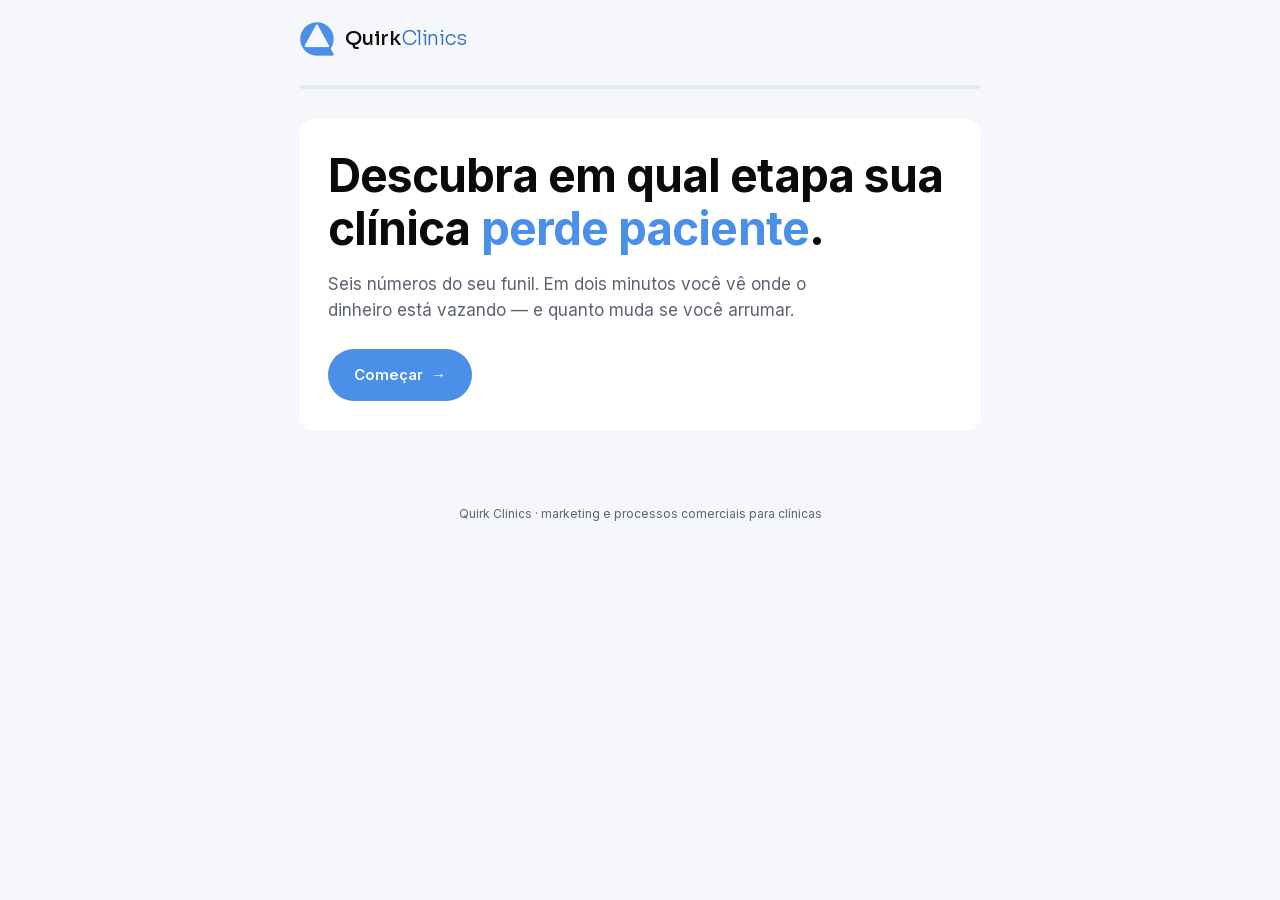
==== calculadora-clinics/index.html @ 7707b83f "feat(calc-clinics): pagina, fluxo multi-step, resultado e envio Tasks 4-7. Motor consumido via Motor" ====
<!DOCTYPE html>
<html lang="pt-BR"><head>
<meta charset="UTF-8">

<link rel="preconnect" href="https://www.facebook.com">
<link rel="dns-prefetch" href="https://www.googletagmanager.com">
<link rel="dns-prefetch" href="https://connect.facebook.net">

<!-- ===================================================================
     META PIXEL — em duas partes, de propósito. Mesma arquitetura da LP
     da Clinics v7.10, que foi depurada a duras penas.

     PARTE 1 (aqui): beacon de imagem, ~0 byte. Registra o PageView
     imediatamente, sem baixar biblioteca nenhuma. É o que o Meta conta
     como Landing Page View e decide o connect rate.

     PARTE 2 (bloco adiado abaixo): fbevents.js, que grava o cookie _fbp
     e sustenta o evento de Lead.
     =================================================================== -->
<script>
(function(){
  var i = new Image(1,1);
  i.referrerPolicy = 'no-referrer-when-downgrade';
  i.src = 'https://www.facebook.com/tr?id=1669763490913089&ev=PageView&noscript=1'
        + '&dl=' + encodeURIComponent(location.href)
        + '&rl=' + encodeURIComponent(document.referrer || '')
        + '&ts=' + Date.now();
})();

!function(f,b,e,v,n,t,s){if(f.fbq)return;n=f.fbq=function(){n.callMethod?
n.callMethod.apply(n,arguments):n.queue.push(arguments)};if(!f._fbq)f._fbq=n;
n.push=n;n.loaded=!0;n.version='2.0';n.queue=[]}(window,document,'script');

// OBRIGATÓRIO, e antes do init. Sem isto o Pixel baixa uma config de
// ~135 KB e passa a INFERIR eventos a partir de cliques em botão —
// conversões fantasma. Já aconteceu na LP.
fbq('set', 'autoConfig', false, '1669763490913089');
fbq('init','1669763490913089');
</script>
<noscript><img height="1" width="1" style="display:none"
src="https://www.facebook.com/tr?id=1669763490913089&ev=PageView&noscript=1" alt=""></noscript>

<!-- ===================================================================
     GTM e fbevents — carregados DEPOIS, de propósito.
     O gtm.js tem 539 KB descomprimidos. Nada que ele faz aqui é
     sensível a tempo: o PageView já saiu acima.
     =================================================================== -->
<script>
window.dataLayer = window.dataLayer || [];
(function(w,d,s,l,i){
  var carregado = false;
  function carregaRastreamento(){
    if (carregado) return;
    carregado = true;
    var f = d.getElementsByTagName(s)[0];
    var fb = d.createElement(s);
    fb.async = true;
    fb.src = 'https://connect.facebook.net/en_US/fbevents.js';
    f.parentNode.insertBefore(fb, f);
    w[l].push({'gtm.start': new Date().getTime(), event:'gtm.js'});
    var j = d.createElement(s), dl = l != 'dataLayer' ? '&l=' + l : '';
    j.async = true;
    j.src = 'https://www.googletagmanager.com/gtm.js?id=' + i + dl;
    f.parentNode.insertBefore(j, f);
  }
  ['pointerdown','keydown','touchstart','scroll'].forEach(function(ev){
    w.addEventListener(ev, carregaRastreamento, {once:true, passive:true});
  });
  w.addEventListener('load', function(){
    if ('requestIdleCallback' in w) w.requestIdleCallback(carregaRastreamento, {timeout:2500});
    else setTimeout(carregaRastreamento, 1200);
  });
})(window, document, 'script', 'dataLayer', 'GTM-TGBQHFJ9');
</script>

<meta name="viewport" content="width=device-width, initial-scale=1.0, viewport-fit=cover">
<title>Calculadora de conversão — Quirk Clinics</title>
<meta name="description" content="Descubra em qual etapa sua clínica perde paciente. Informe seis números do seu funil e receba o diagnóstico.">
<link rel="canonical" href="https://clinics.quirkgrowth.com.br/calculadora/">
<link rel="icon" href="assets/img/logo-quirk.webp" type="image/webp">
<meta property="og:type" content="website">
<meta property="og:url" content="https://clinics.quirkgrowth.com.br/calculadora/">
<meta property="og:title" content="Calculadora de conversão — Quirk Clinics">
<meta property="og:description" content="Descubra em qual etapa sua clínica perde paciente.">
<link rel="preload" href="assets/fonts/inter-var-latin.woff2" as="font" type="font/woff2" crossorigin>
<!-- CSS embutido para eliminar um round trip. NÃO edite aqui: a fonte é
     assets/styles.css. Depois de editar, rode `python3 build.py`. -->
<style id="app-css">
/* ===== Fontes self-hosted (variáveis) ===== */
@font-face{font-family:'Inter';font-style:normal;font-weight:100 900;font-display:swap;
  src:url('assets/fonts/inter-var-latin.woff2') format('woff2');
  unicode-range:U+0000-00FF,U+0131,U+0152-0153,U+02BB-02BC,U+02C6,U+02DA,U+02DC,U+0304,U+0308,U+0329,U+2000-206F,U+20AC,U+2122,U+2191,U+2193,U+2212,U+2215,U+FEFF,U+FFFD;}
@font-face{font-family:'Inter';font-style:normal;font-weight:100 900;font-display:swap;
  src:url('assets/fonts/inter-var-latin-ext.woff2') format('woff2');
  unicode-range:U+0100-02BA,U+02BD-02C5,U+02C7-02CC,U+02CE-02D7,U+02DD-02FF,U+0304,U+0308,U+0329,U+1D00-1DBF,U+1E00-1E9F,U+1EF2-1EFF,U+2020,U+20A0-20AB,U+20AD-20C0,U+2113,U+2C60-2C7F,U+A720-A7FF;}
@font-face{font-family:'Sora';font-style:normal;font-weight:100 800;font-display:swap;
  src:url('assets/fonts/sora-var-latin.woff2') format('woff2');
  unicode-range:U+0000-00FF,U+0131,U+0152-0153,U+02BB-02BC,U+02C6,U+02DA,U+02DC,U+0304,U+0308,U+0329,U+2000-206F,U+20AC,U+2122,U+2191,U+2193,U+2212,U+2215,U+FEFF,U+FFFD;}
@font-face{font-family:'Sora';font-style:normal;font-weight:100 800;font-display:swap;
  src:url('assets/fonts/sora-var-latin-ext.woff2') format('woff2');
  unicode-range:U+0100-02BA,U+02BD-02C5,U+02C7-02CC,U+02CE-02D7,U+02DD-02FF,U+0304,U+0308,U+0329,U+1D00-1DBF,U+1E00-1E9F,U+1EF2-1EFF,U+2020,U+20A0-20AB,U+20AD-20C0,U+2113,U+2C60-2C7F,U+A720-A7FF;}

:root{
  --qc-blue:#4A8FE8;
  --qc-blue-deep:#2F6FC4;
  --qc-blue-soft:#E8F1FE;
  --qc-black:#0A0A0A;
  --qc-text:#1F2430;
  --qc-muted:#5C6373;
  --qc-line:#E4E8EF;
  --qc-bg:#FFFFFF;
  --qc-bg-alt:#F5F7FB;
  --radius:14px;
  /* rampa sequencial das faixas: claro = abaixo, escuro = excelente */
  --f-abaixo:#E6F1FB;
  --f-medio:#B5D4F4;
  --f-bom:#378ADD;
  --f-excelente:#185FA5;
  --f-tinta-clara:#0C447C;
  --f-tinta-escura:#FFFFFF;
}

*,*::before,*::after{box-sizing:border-box}
html,body{margin:0;padding:0;width:100%;max-width:100%}
body{
  font-family:'Inter',-apple-system,BlinkMacSystemFont,"Segoe UI",Roboto,Helvetica,Arial,sans-serif;
  color:var(--qc-text);
  background:var(--qc-bg-alt);
  -webkit-font-smoothing:antialiased;
  line-height:1.55;
}
img{max-width:100%;height:auto;display:block}
h1,h2,h3{font-family:'Inter',sans-serif;letter-spacing:-.02em;color:var(--qc-black);line-height:1.15;margin:0}
button{font:inherit}

.wrap{width:100%;max-width:720px;margin:0 auto;padding:0 20px}

/* ===== Header ===== */
header.topo{padding:22px 0}
.qc-logo{display:inline-flex;align-items:center;gap:11px;text-decoration:none}
.qc-logo img{width:34px;height:34px;flex-shrink:0}
.qc-logo .wm{font-family:'Sora','Inter',sans-serif;font-weight:300;font-size:20px;letter-spacing:-.01em;color:var(--qc-black);white-space:nowrap;line-height:1}
.qc-logo .wm strong{font-weight:500}
.qc-logo .wm .clinics{color:var(--qc-blue-deep)}

/* ===== Progresso ===== */
.progresso{height:4px;background:var(--qc-line);border-radius:999px;overflow:hidden;margin:0 0 30px}
.progresso>span{display:block;height:100%;width:0;background:var(--qc-blue);transition:width .35s ease}

/* ===== Cartão e passos ===== */
.cartao{background:var(--qc-bg);border-radius:var(--radius);padding:30px 28px;margin-bottom:44px}
.passo{display:none}
.passo.ativo{display:block}
.passo .eyebrow{font-size:12px;letter-spacing:.18em;text-transform:uppercase;color:var(--qc-blue-deep);font-weight:600;margin:0 0 12px}
.passo h2{font-size:clamp(22px,3.4vw,30px);font-weight:700;margin-bottom:10px}
.passo .ajuda{font-size:14px;color:var(--qc-muted);margin:0 0 22px;line-height:1.6}

label{display:block;font-size:13px;font-weight:500;color:var(--qc-text);margin-bottom:7px}
input{
  width:100%;padding:13px 15px;font-size:16px;font-family:inherit;color:var(--qc-black);
  background:var(--qc-bg);border:1px solid var(--qc-line);border-radius:10px;transition:.18s;
}
input:focus{outline:none;border-color:var(--qc-blue);box-shadow:0 0 0 3px var(--qc-blue-soft)}
.dupla{display:grid;grid-template-columns:1fr 1fr;gap:14px}
@media (max-width:560px){.dupla{grid-template-columns:1fr}}
.campo+.campo{margin-top:16px}

.erro{display:none;font-size:13px;color:#B3261E;margin-top:9px}
.erro.visivel{display:block}

.btn{
  display:inline-flex;align-items:center;justify-content:center;gap:8px;
  padding:14px 26px;font-size:15px;font-weight:600;border:0;border-radius:999px;
  background:var(--qc-blue);color:#fff;cursor:pointer;transition:.2s;
}
.btn:hover{background:var(--qc-blue-deep)}
.btn:disabled{opacity:.55;cursor:default}
.btn--vazado{background:transparent;color:var(--qc-text);border:1px solid var(--qc-line)}
.btn--vazado:hover{background:var(--qc-bg-alt);color:var(--qc-black)}
.acoes{display:flex;align-items:center;gap:12px;margin-top:26px}

/* ===== Hero ===== */
.hero h1{font-size:clamp(30px,5vw,46px);font-weight:700;margin-bottom:16px}
.hero h1 .accent{color:var(--qc-blue)}
.hero p{font-size:17px;color:var(--qc-muted);margin:0 0 26px;max-width:46ch}

/* ===== Resultado ===== */
.resultado{display:none}
.resultado.ativo{display:block}
.bloco{background:var(--qc-bg);border-radius:var(--radius);padding:26px 24px;margin-bottom:14px}
.bloco .rotulo{font-size:12px;color:var(--qc-muted);margin:0 0 12px}
.heroi{display:flex;align-items:baseline;gap:12px;flex-wrap:wrap}
.heroi .n{font-size:54px;line-height:1;font-weight:700;color:var(--qc-black)}
.heroi .de{font-size:15px;color:var(--qc-muted)}
.pill{font-size:12px;padding:5px 13px;border-radius:999px;white-space:nowrap}
.heroi .pill{margin-left:auto}
.frase{font-size:15px;color:var(--qc-text);margin:16px 0 0;line-height:1.6}

.trilha{display:flex;gap:2px;height:7px;margin-top:16px}
.trilha>i{display:block;border-radius:3px}

.aviso{background:var(--qc-blue-soft);border-radius:10px;padding:13px 15px;font-size:13px;color:var(--qc-blue-deep);margin-top:16px;line-height:1.55}

.linha{display:flex;align-items:center;gap:10px;padding:5px 0}
.linha.gargalo{background:#F8FAFE;border-radius:8px;padding:6px 8px;margin:0 -8px}
.linha .nome{flex:0 0 104px;font-size:13px}
.linha .qtd{flex:0 0 34px;text-align:right;font-size:14px;color:var(--qc-black);font-weight:500}
.linha .barra{flex:1;height:20px;background:#EEF2F8;border-radius:5px;overflow:hidden}
.linha .barra>i{display:block;height:100%}
.linha .tx{flex:0 0 42px;text-align:right;font-size:12px;color:var(--qc-muted)}
.linha .fx{flex:0 0 104px;text-align:right}
@media (max-width:560px){
  .linha .tx,.linha .fx{display:none}
  .linha .nome{flex:0 0 92px}
}

.diag{border-left:3px solid var(--qc-blue);border-radius:0 var(--radius) var(--radius) 0}
.diag .titulo{font-size:19px;line-height:1.4;color:var(--qc-black);margin:0 0 10px;font-weight:500}
.diag p{margin:0;font-size:14px;color:var(--qc-text);line-height:1.65}

.cen{margin-top:4px}
.cen+.cen{margin-top:22px;padding-top:22px;border-top:1px solid var(--qc-line)}
.cen h3{font-size:16px;font-weight:600;margin-bottom:4px}
.cen .sub{font-size:13px;color:var(--qc-muted);margin:0 0 16px}
.cen .total{display:flex;align-items:baseline;gap:10px;margin-top:16px;padding-top:14px;border-top:1px solid var(--qc-line)}
.cen .total .n{font-size:34px;line-height:1;font-weight:700;color:var(--qc-black)}
.cen .total .t{font-size:13px;color:var(--qc-muted)}
.cen .total .pill{margin-left:auto}
.delta{display:flex;align-items:center;gap:9px;padding:4px 0;font-size:13px}
.delta .nome{flex:0 0 104px}
.delta .a{flex:0 0 28px;text-align:right;color:#8B94A3}
.delta .seta{color:#B9C2D0}
.delta .b{flex:0 0 30px;font-size:15px;color:var(--qc-black);font-weight:500}
.delta .barra{flex:1;height:16px;background:#EEF2F8;border-radius:4px;overflow:hidden}
.delta .barra>i{display:block;height:100%}

footer.rodape{padding:30px 0 56px;font-size:12px;color:var(--qc-muted);text-align:center}
</style><!-- /app-css -->
</head>
<body>
<noscript><iframe src="https://www.googletagmanager.com/ns.html?id=GTM-TGBQHFJ9"
height="0" width="0" style="display:none;visibility:hidden"></iframe></noscript>

<div class="wrap">

  <header class="topo">
    <a href="https://clinics.quirkgrowth.com.br/" class="qc-logo" aria-label="Quirk Clinics">
      <img src="assets/img/logo-quirk.webp" alt="" width="272" height="272">
      <span class="wm"><strong>Quirk</strong><span class="clinics">Clinics</span></span>
    </a>
  </header>

  <div class="progresso" aria-hidden="true"><span id="progresso-fill"></span></div>

  <div class="cartao" id="cartao">

    <section class="passo ativo hero" data-passo="0">
      <h1>Descubra em qual etapa sua clínica <span class="accent">perde paciente</span>.</h1>
      <p>Seis números do seu funil. Em dois minutos você vê onde o dinheiro está vazando — e quanto muda se você arrumar.</p>
      <div class="acoes"><button type="button" class="btn" data-avancar>Começar<span aria-hidden="true">→</span></button></div>
    </section>

    <section class="passo" data-passo="1">
      <p class="eyebrow">Etapa 1 de 6</p>
      <h2>Quantos leads você recebe por mês?</h2>
      <p class="ajuda">Todo mundo que preencheu formulário, chamou no direct ou no WhatsApp vindo de anúncio. Conte o total, mesmo quem nunca respondeu depois.</p>
      <div class="campo"><label for="leads">Leads por mês</label><input type="number" id="leads" inputmode="numeric" min="0" step="1" placeholder="Ex: 200"></div>
      <p class="erro" data-erro="1"></p>
      <div class="acoes"><button type="button" class="btn" data-avancar>Continuar</button><button type="button" class="btn btn--vazado" data-voltar>Voltar</button></div>
    </section>

    <section class="passo" data-passo="2">
      <p class="eyebrow">Etapa 2 de 6</p>
      <h2>Desses, quantos respondem?</h2>
      <p class="ajuda">Quem deu qualquer sinal de vida depois do primeiro contato do seu time — nem que tenha sido um "oi".</p>
      <div class="campo"><label for="respondem">Respondem</label><input type="number" id="respondem" inputmode="numeric" min="0" step="1" placeholder="Ex: 90"></div>
      <p class="erro" data-erro="2"></p>
      <div class="acoes"><button type="button" class="btn" data-avancar>Continuar</button><button type="button" class="btn btn--vazado" data-voltar>Voltar</button></div>
    </section>

    <section class="passo" data-passo="3">
      <p class="eyebrow">Etapa 3 de 6</p>
      <h2>Quantos engajam de verdade?</h2>
      <p class="ajuda">Se você não anota isso, chute quantos passaram do "olá" para uma conversa de verdade — perguntaram preço, procedimento, disponibilidade.</p>
      <div class="campo"><label for="engajam">Engajam</label><input type="number" id="engajam" inputmode="numeric" min="0" step="1" placeholder="Ex: 40"></div>
      <p class="erro" data-erro="3"></p>
      <div class="acoes"><button type="button" class="btn" data-avancar>Continuar</button><button type="button" class="btn btn--vazado" data-voltar>Voltar</button></div>
    </section>

    <section class="passo" data-passo="4">
      <p class="eyebrow">Etapa 4 de 6</p>
      <h2>Quantos agendam consulta?</h2>
      <p class="ajuda">Horário marcado na agenda, mesmo que a pessoa não tenha confirmado depois.</p>
      <div class="campo"><label for="agendam">Agendam</label><input type="number" id="agendam" inputmode="numeric" min="0" step="1" placeholder="Ex: 16"></div>
      <p class="erro" data-erro="4"></p>
      <div class="acoes"><button type="button" class="btn" data-avancar>Continuar</button><button type="button" class="btn btn--vazado" data-voltar>Voltar</button></div>
    </section>

    <section class="passo" data-passo="5">
      <p class="eyebrow">Etapa 5 de 6</p>
      <h2>Quantos realmente aparecem?</h2>
      <p class="ajuda">Dos que agendaram, quantos sentam na cadeira. Se você nunca mediu, pense nos buracos da agenda da semana passada.</p>
      <div class="campo"><label for="comparecem">Comparecem</label><input type="number" id="comparecem" inputmode="numeric" min="0" step="1" placeholder="Ex: 9"></div>
      <p class="erro" data-erro="5"></p>
      <div class="acoes"><button type="button" class="btn" data-avancar>Continuar</button><button type="button" class="btn btn--vazado" data-voltar>Voltar</button></div>
    </section>

    <section class="passo" data-passo="6">
      <p class="eyebrow">Etapa 6 de 6</p>
      <h2>Quantos fecham tratamento?</h2>
      <p class="ajuda">Viraram paciente de verdade: assinaram, pagaram, começaram.</p>
      <div class="campo"><label for="fecham">Fecham</label><input type="number" id="fecham" inputmode="numeric" min="0" step="1" placeholder="Ex: 4"></div>
      <p class="erro" data-erro="6"></p>
      <div class="acoes"><button type="button" class="btn" data-avancar>Continuar</button><button type="button" class="btn btn--vazado" data-voltar>Voltar</button></div>
    </section>

    <section class="passo" data-passo="7">
      <p class="eyebrow">Último passo</p>
      <h2>Para onde enviamos seu diagnóstico?</h2>
      <p class="ajuda">Você vê o resultado na tela agora. Mandamos uma cópia para você guardar.</p>
      <div class="campo"><label for="nome">Nome completo</label><input type="text" id="nome" placeholder="Seu nome"></div>
      <div class="campo dupla">
        <div><label for="whatsapp">WhatsApp</label><input type="tel" id="whatsapp" placeholder="(00) 00000-0000"></div>
        <div><label for="email">E-mail</label><input type="email" id="email" placeholder="seu melhor e-mail"></div>
      </div>
      <div class="campo"><label for="instagram">Instagram da clínica</label><input type="text" id="instagram" placeholder="@suaclinica"></div>
      <p class="erro" data-erro="7"></p>
      <div class="acoes"><button type="button" class="btn" id="enviar">Ver meu diagnóstico</button><button type="button" class="btn btn--vazado" data-voltar>Voltar</button></div>
    </section>

  </div>

  <div class="resultado" id="resultado"></div>

  <footer class="rodape">Quirk Clinics · marketing e processos comerciais para clínicas</footer>

</div>

<script src="assets/motor.js?v=1.0" defer></script>
<script src="assets/app.js?v=1.1" defer></script>
</body></html>
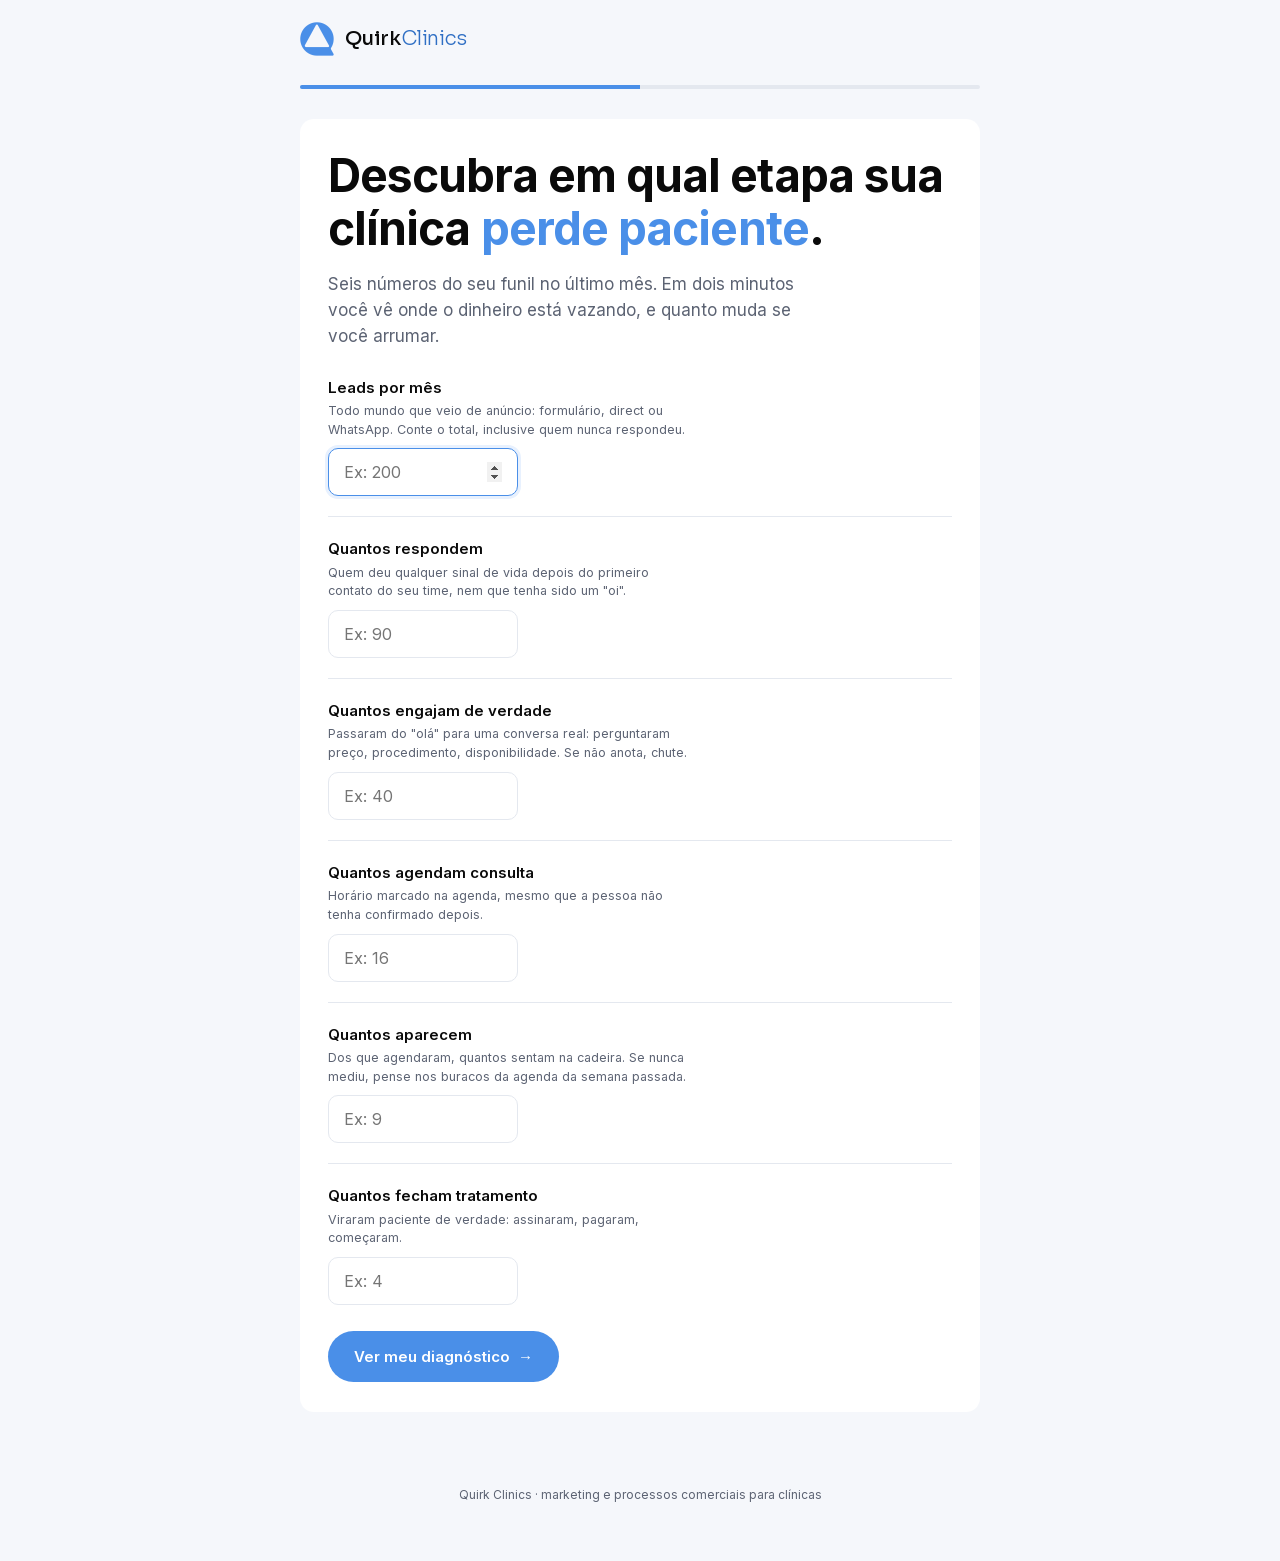
==== commit 3a205c31: "feat(calc-clinics): seis numeros numa tela so, e copy sem travessao Quem abria a pagina nao encontra" ====
--- a/calculadora-clinics/index.html
+++ b/calculadora-clinics/index.html
@@ -74,13 +74,13 @@
 </script>
 
 <meta name="viewport" content="width=device-width, initial-scale=1.0, viewport-fit=cover">
-<title>Calculadora de conversão — Quirk Clinics</title>
+<title>Calculadora de conversão da Quirk Clinics</title>
 <meta name="description" content="Descubra em qual etapa sua clínica perde paciente. Informe seis números do seu funil e receba o diagnóstico.">
 <link rel="canonical" href="https://clinics.quirkgrowth.com.br/calculadora/">
 <link rel="icon" href="assets/img/logo-quirk.webp" type="image/webp">
 <meta property="og:type" content="website">
 <meta property="og:url" content="https://clinics.quirkgrowth.com.br/calculadora/">
-<meta property="og:title" content="Calculadora de conversão — Quirk Clinics">
+<meta property="og:title" content="Calculadora de conversão da Quirk Clinics">
 <meta property="og:description" content="Descubra em qual etapa sua clínica perde paciente.">
 <link rel="preload" href="assets/fonts/inter-var-latin.woff2" as="font" type="font/woff2" crossorigin>
 <!-- CSS embutido para eliminar um round trip. NÃO edite aqui: a fonte é
@@ -165,6 +165,16 @@
 @media (max-width:560px){.dupla{grid-template-columns:1fr}}
 .campo+.campo{margin-top:16px}
 
+/* ===== Os seis números, empilhados numa tela só ===== */
+.funil{margin:4px 0 2px}
+.funil .fc+.fc{margin-top:20px;padding-top:20px;border-top:1px solid var(--qc-line)}
+.funil label{font-size:15px;font-weight:600;color:var(--qc-black);margin-bottom:3px}
+.funil .dica{font-size:12.5px;color:var(--qc-muted);line-height:1.5;margin:0 0 9px}
+.funil input{max-width:190px}
+@media (max-width:560px){.funil input{max-width:100%}}
+
+input.erro-campo{border-color:#B3261E;box-shadow:0 0 0 3px #FDECEA}
+
 .erro{display:none;font-size:13px;color:#B3261E;margin-top:9px}
 .erro.visivel{display:block}
 
@@ -256,65 +266,46 @@
 
     <section class="passo ativo hero" data-passo="0">
       <h1>Descubra em qual etapa sua clínica <span class="accent">perde paciente</span>.</h1>
-      <p>Seis números do seu funil. Em dois minutos você vê onde o dinheiro está vazando — e quanto muda se você arrumar.</p>
-      <div class="acoes"><button type="button" class="btn" data-avancar>Começar<span aria-hidden="true">→</span></button></div>
+      <p>Seis números do seu funil no último mês. Em dois minutos você vê onde o dinheiro está vazando, e quanto muda se você arrumar.</p>
+
+      <div class="funil">
+        <div class="fc">
+          <label for="leads">Leads por mês</label>
+          <p class="dica">Todo mundo que veio de anúncio: formulário, direct ou WhatsApp. Conte o total, inclusive quem nunca respondeu.</p>
+          <input type="number" id="leads" inputmode="numeric" min="0" step="1" placeholder="Ex: 200">
+        </div>
+        <div class="fc">
+          <label for="respondem">Quantos respondem</label>
+          <p class="dica">Quem deu qualquer sinal de vida depois do primeiro contato do seu time, nem que tenha sido um "oi".</p>
+          <input type="number" id="respondem" inputmode="numeric" min="0" step="1" placeholder="Ex: 90">
+        </div>
+        <div class="fc">
+          <label for="engajam">Quantos engajam de verdade</label>
+          <p class="dica">Passaram do "olá" para uma conversa real: perguntaram preço, procedimento, disponibilidade. Se não anota, chute.</p>
+          <input type="number" id="engajam" inputmode="numeric" min="0" step="1" placeholder="Ex: 40">
+        </div>
+        <div class="fc">
+          <label for="agendam">Quantos agendam consulta</label>
+          <p class="dica">Horário marcado na agenda, mesmo que a pessoa não tenha confirmado depois.</p>
+          <input type="number" id="agendam" inputmode="numeric" min="0" step="1" placeholder="Ex: 16">
+        </div>
+        <div class="fc">
+          <label for="comparecem">Quantos aparecem</label>
+          <p class="dica">Dos que agendaram, quantos sentam na cadeira. Se nunca mediu, pense nos buracos da agenda da semana passada.</p>
+          <input type="number" id="comparecem" inputmode="numeric" min="0" step="1" placeholder="Ex: 9">
+        </div>
+        <div class="fc">
+          <label for="fecham">Quantos fecham tratamento</label>
+          <p class="dica">Viraram paciente de verdade: assinaram, pagaram, começaram.</p>
+          <input type="number" id="fecham" inputmode="numeric" min="0" step="1" placeholder="Ex: 4">
+        </div>
+      </div>
+
+      <p class="erro" data-erro="0"></p>
+      <div class="acoes"><button type="button" class="btn" data-avancar>Ver meu diagnóstico<span aria-hidden="true">&rarr;</span></button></div>
     </section>
 
     <section class="passo" data-passo="1">
-      <p class="eyebrow">Etapa 1 de 6</p>
-      <h2>Quantos leads você recebe por mês?</h2>
-      <p class="ajuda">Todo mundo que preencheu formulário, chamou no direct ou no WhatsApp vindo de anúncio. Conte o total, mesmo quem nunca respondeu depois.</p>
-      <div class="campo"><label for="leads">Leads por mês</label><input type="number" id="leads" inputmode="numeric" min="0" step="1" placeholder="Ex: 200"></div>
-      <p class="erro" data-erro="1"></p>
-      <div class="acoes"><button type="button" class="btn" data-avancar>Continuar</button><button type="button" class="btn btn--vazado" data-voltar>Voltar</button></div>
-    </section>
-
-    <section class="passo" data-passo="2">
-      <p class="eyebrow">Etapa 2 de 6</p>
-      <h2>Desses, quantos respondem?</h2>
-      <p class="ajuda">Quem deu qualquer sinal de vida depois do primeiro contato do seu time — nem que tenha sido um "oi".</p>
-      <div class="campo"><label for="respondem">Respondem</label><input type="number" id="respondem" inputmode="numeric" min="0" step="1" placeholder="Ex: 90"></div>
-      <p class="erro" data-erro="2"></p>
-      <div class="acoes"><button type="button" class="btn" data-avancar>Continuar</button><button type="button" class="btn btn--vazado" data-voltar>Voltar</button></div>
-    </section>
-
-    <section class="passo" data-passo="3">
-      <p class="eyebrow">Etapa 3 de 6</p>
-      <h2>Quantos engajam de verdade?</h2>
-      <p class="ajuda">Se você não anota isso, chute quantos passaram do "olá" para uma conversa de verdade — perguntaram preço, procedimento, disponibilidade.</p>
-      <div class="campo"><label for="engajam">Engajam</label><input type="number" id="engajam" inputmode="numeric" min="0" step="1" placeholder="Ex: 40"></div>
-      <p class="erro" data-erro="3"></p>
-      <div class="acoes"><button type="button" class="btn" data-avancar>Continuar</button><button type="button" class="btn btn--vazado" data-voltar>Voltar</button></div>
-    </section>
-
-    <section class="passo" data-passo="4">
-      <p class="eyebrow">Etapa 4 de 6</p>
-      <h2>Quantos agendam consulta?</h2>
-      <p class="ajuda">Horário marcado na agenda, mesmo que a pessoa não tenha confirmado depois.</p>
-      <div class="campo"><label for="agendam">Agendam</label><input type="number" id="agendam" inputmode="numeric" min="0" step="1" placeholder="Ex: 16"></div>
-      <p class="erro" data-erro="4"></p>
-      <div class="acoes"><button type="button" class="btn" data-avancar>Continuar</button><button type="button" class="btn btn--vazado" data-voltar>Voltar</button></div>
-    </section>
-
-    <section class="passo" data-passo="5">
-      <p class="eyebrow">Etapa 5 de 6</p>
-      <h2>Quantos realmente aparecem?</h2>
-      <p class="ajuda">Dos que agendaram, quantos sentam na cadeira. Se você nunca mediu, pense nos buracos da agenda da semana passada.</p>
-      <div class="campo"><label for="comparecem">Comparecem</label><input type="number" id="comparecem" inputmode="numeric" min="0" step="1" placeholder="Ex: 9"></div>
-      <p class="erro" data-erro="5"></p>
-      <div class="acoes"><button type="button" class="btn" data-avancar>Continuar</button><button type="button" class="btn btn--vazado" data-voltar>Voltar</button></div>
-    </section>
-
-    <section class="passo" data-passo="6">
-      <p class="eyebrow">Etapa 6 de 6</p>
-      <h2>Quantos fecham tratamento?</h2>
-      <p class="ajuda">Viraram paciente de verdade: assinaram, pagaram, começaram.</p>
-      <div class="campo"><label for="fecham">Fecham</label><input type="number" id="fecham" inputmode="numeric" min="0" step="1" placeholder="Ex: 4"></div>
-      <p class="erro" data-erro="6"></p>
-      <div class="acoes"><button type="button" class="btn" data-avancar>Continuar</button><button type="button" class="btn btn--vazado" data-voltar>Voltar</button></div>
-    </section>
-
-    <section class="passo" data-passo="7">
       <p class="eyebrow">Último passo</p>
       <h2>Para onde enviamos seu diagnóstico?</h2>
       <p class="ajuda">Você vê o resultado na tela agora. Mandamos uma cópia para você guardar.</p>
@@ -324,7 +315,7 @@
         <div><label for="email">E-mail</label><input type="email" id="email" placeholder="seu melhor e-mail"></div>
       </div>
       <div class="campo"><label for="instagram">Instagram da clínica</label><input type="text" id="instagram" placeholder="@suaclinica"></div>
-      <p class="erro" data-erro="7"></p>
+      <p class="erro" data-erro="1"></p>
       <div class="acoes"><button type="button" class="btn" id="enviar">Ver meu diagnóstico</button><button type="button" class="btn btn--vazado" data-voltar>Voltar</button></div>
     </section>
 
@@ -336,6 +327,6 @@
 
 </div>
 
-<script src="assets/motor.js?v=1.0" defer></script>
-<script src="assets/app.js?v=1.1" defer></script>
+<script src="assets/motor.js?v=1.3" defer></script>
+<script src="assets/app.js?v=1.6" defer></script>
 </body></html>
